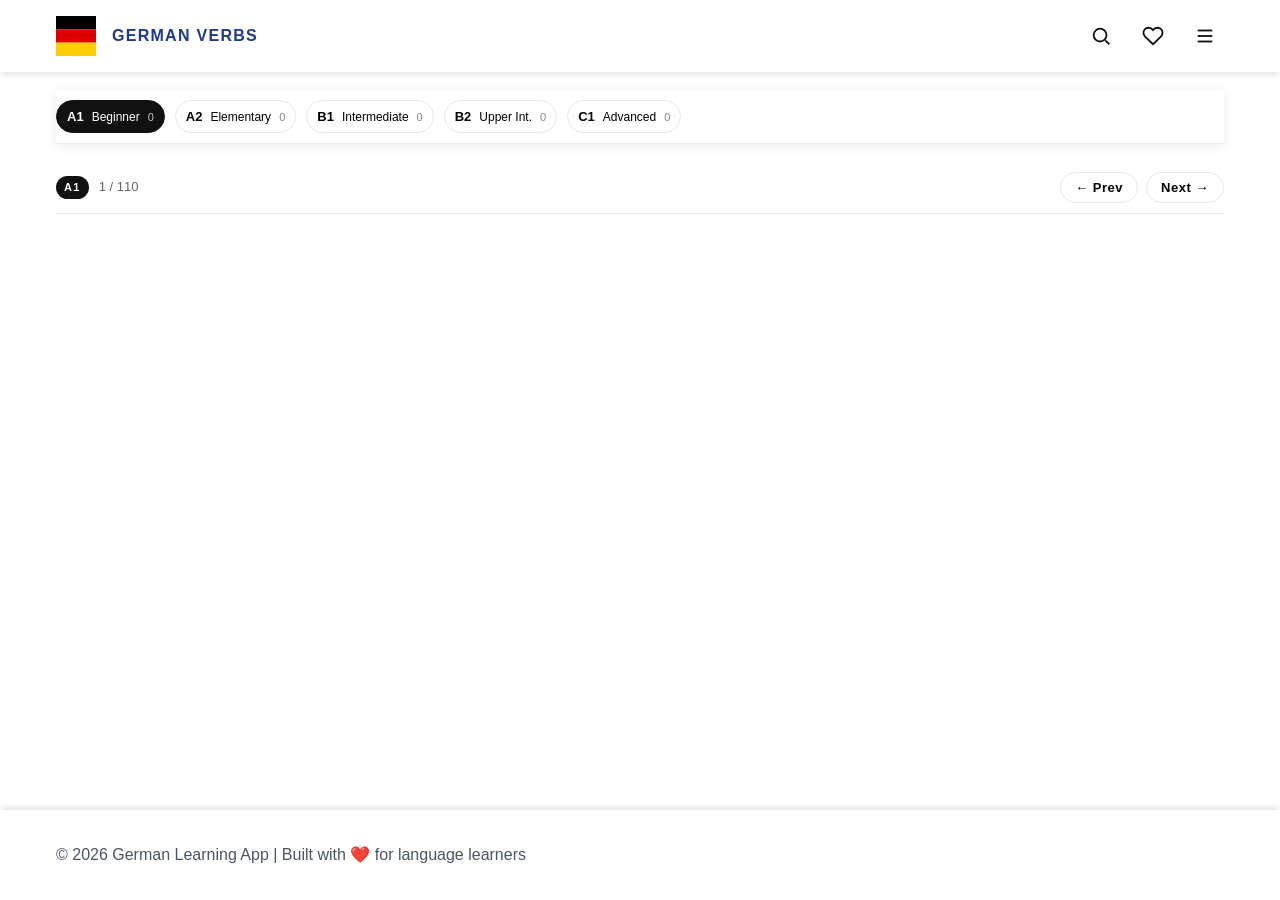
==== index.html @ f9eee576 "Add files via upload" ====
<!DOCTYPE html>
<html lang="en">
<head>
  <meta charset="UTF-8">
  <meta name="viewport" content="width=device-width, initial-scale=1.0">
  <title>German Verbs Learning App</title>
  <link rel="stylesheet" href="style.css">
  <link rel="icon" href="data:image/svg+xml,<svg xmlns=%22http://www.w3.org/2000/svg%22 viewBox=%220 0 100 100%22><text y=%22.9em%22 font-size=%2290%22>🇩🇪</text></svg>">
</head>
<body>
  <header class="main-header">
    <div class="container">
      <div class="header-content">
        <div class="logo">
          <svg width="40" height="40" viewBox="0 0 40 40" fill="none" xmlns="http://www.w3.org/2000/svg">
            <rect width="40" height="13.33" fill="#000"/>
            <rect y="13.33" width="40" height="13.33" fill="#DD0000"/>
            <rect y="26.67" width="40" height="13.33" fill="#FFCE00"/>
          </svg>
          <h1>German Verbs</h1>
        </div>
        <div class="header-actions">
          <button class="icon-btn" id="btnGlobalSearch" type="button" aria-label="Search"><svg viewBox="0 0 24 24" width="22" height="22" fill="none" stroke="currentColor" stroke-width="2"><circle cx="11" cy="11" r="7"></circle><path d="M21 21l-4.3-4.3"></path></svg></button>
          <button class="icon-btn" id="btnSaved" type="button" aria-label="Saved words"><svg viewBox="0 0 24 24" width="22" height="22" fill="none" stroke="currentColor" stroke-width="2"><path d="M20.8 4.6a5.5 5.5 0 0 0-7.8 0L12 5.6l-1-1a5.5 5.5 0 0 0-7.8 7.8l1 1L12 21l7.8-7.6 1-1a5.5 5.5 0 0 0 0-7.8z"></path></svg></button>
          <button class="icon-btn menu-btn" type="button" aria-label="Menu" aria-expanded="false"><svg viewBox="0 0 24 24" width="22" height="22" fill="none" stroke="currentColor" stroke-width="2"><path d="M4 6h16"></path><path d="M4 12h16"></path><path d="M4 18h16"></path></svg></button>
        </div>
      </div>
    </div>
  </header>

  <div class="drawer-backdrop" hidden></div>
  <aside class="drawer" hidden>
    <div class="drawer-top">
      <div class="drawer-title">Menu</div>
      <button class="icon-btn drawer-close" type="button" aria-label="Close"><svg viewBox="0 0 24 24" width="22" height="22" fill="none" stroke="currentColor" stroke-width="2"><path d="M18 6L6 18"></path><path d="M6 6l12 12"></path></svg></button>
    </div>
    <nav class="drawer-nav">
      <a href="index.html" class="drawer-link drawer-link--active">🔤 Verbs</a>
      <a href="nouns.html" class="drawer-link">📦 Nouns</a>
      <a href="adjectives.html" class="drawer-link">🎨 Adjectives</a>
      <a href="adverbs.html" class="drawer-link">💨 Adverbs</a>
      <a href="practice.html" class="drawer-link">✅ Practice</a>
      <a href="grammar.html" class="drawer-link">📖 Grammar</a>
    </nav>
    <div class="drawer-section">
      <div class="drawer-section-title">Review Progress</div>
      <details class="drawer-acc">
        <summary>✅ Learned</summary>
        <div id="drawerLearnedList" class="drawer-list"></div>
      </details>
      <details class="drawer-acc">
        <summary>📖 Not yet learned</summary>
        <div id="drawerUnlearnedList" class="drawer-list"></div>
      </details>
    </div>
  </aside>

  <div class="modal" id="globalSearchModal" hidden>
    <div class="modal__backdrop" data-close="globalSearchModal"></div>
    <div class="modal__panel">
      <div class="modal__top"><div class="modal__title">Search Words</div><button class="icon-btn" data-close="globalSearchModal" aria-label="Close">✕</button></div>
      <input id="globalSearchInput" class="modal__input" placeholder="Search all verbs, nouns, adjectives, adverbs…" />
      <div id="globalSearchResults" class="modal__results"></div>
    </div>
  </div>

  <div class="modal" id="savedModal" hidden>
    <div class="modal__backdrop" data-close="savedModal"></div>
    <div class="modal__panel">
      <div class="modal__top"><div class="modal__title">Saved Words</div><button class="icon-btn" data-close="savedModal" aria-label="Close">✕</button></div>
      <div id="savedResults" class="modal__results"></div>
    </div>
  </div>

  <main class="main-content">
    <div class="container">
      <section class="level-section level-section--sticky">
        <div class="level-buttons">
          <button class="level-btn active" data-level="a1"><span class="level-badge">A1</span><span class="level-name">Beginner</span><span class="level-count" id="count-a1">0</span><div class="level-dropdown" id="dropdown-a1"></div></button>
          <button class="level-btn" data-level="a2"><span class="level-badge">A2</span><span class="level-name">Elementary</span><span class="level-count" id="count-a2">0</span><div class="level-dropdown" id="dropdown-a2"></div></button>
          <button class="level-btn" data-level="b1"><span class="level-badge">B1</span><span class="level-name">Intermediate</span><span class="level-count" id="count-b1">0</span><div class="level-dropdown" id="dropdown-b1"></div></button>
          <button class="level-btn" data-level="b2"><span class="level-badge">B2</span><span class="level-name">Upper Int.</span><span class="level-count" id="count-b2">0</span><div class="level-dropdown" id="dropdown-b2"></div></button>
          <button class="level-btn" data-level="c1"><span class="level-badge">C1</span><span class="level-name">Advanced</span><span class="level-count" id="count-c1">0</span><div class="level-dropdown" id="dropdown-c1"></div></button>
        </div>
      </section>
      <section class="verbs-section">
        <div id="verbs-list" class="verbs-list"></div>
      </section>
    </div>
  </main>

  <footer class="main-footer"><div class="container"><p>&copy; 2026 German Learning App | Built with ❤️ for language learners</p></div></footer>

  <script src="shared.js"></script>
  <script>
    const menuBtn=document.querySelector(".menu-btn"),drawer=document.querySelector(".drawer"),backdrop=document.querySelector(".drawer-backdrop"),closeBtn=document.querySelector(".drawer-close");
    function openMenu(){drawer.hidden=false;backdrop.hidden=false;menuBtn?.setAttribute("aria-expanded","true");}
    function closeMenu(){drawer.hidden=true;backdrop.hidden=true;menuBtn?.setAttribute("aria-expanded","false");}
    menuBtn?.addEventListener("click",openMenu);closeBtn?.addEventListener("click",closeMenu);backdrop?.addEventListener("click",closeMenu);
    SharedApp.initSavedModal();
  </script>
  <script type="module" src="app.js"></script>
</body>
</html>
---- style.css ----
/* ===================================
   German Verbs Learning App - Styles
   =================================== */

/* === CSS Reset & Variables === */
:root {
  /* Colors */
  --primary-color: #1e3a8a;
  --primary-dark: #1e40af;
  --primary-light: #3b82f6;
  --accent-color: #f59e0b;
  --accent-dark: #d97706;
  --success-color: #10b981;
  --error-color: #ef4444;
  --warning-color: #f59e0b;
  --info-color: #3b82f6;
  
  /* German flag colors */
  --german-black: #000000;
  --german-red: #DD0000;
  --german-gold: #FFCE00;
  
  /* Grays */
  --gray-50: #f9fafb;
  --gray-100: #f3f4f6;
  --gray-200: #e5e7eb;
  --gray-300: #d1d5db;
  --gray-400: #9ca3af;
  --gray-500: #6b7280;
  --gray-600: #4b5563;
  --gray-700: #374151;
  --gray-800: #1f2937;
  --gray-900: #111827;
  
  /* Spacing */
  --spacing-xs: 0.25rem;
  --spacing-sm: 0.5rem;
  --spacing-md: 1rem;
  --spacing-lg: 1.5rem;
  --spacing-xl: 2rem;
  --spacing-2xl: 3rem;
  
  /* Border Radius */
  --radius-sm: 0.375rem;
  --radius-md: 0.5rem;
  --radius-lg: 0.75rem;
  --radius-xl: 1rem;
  
  /* Shadows */
  --shadow-sm: 0 1px 2px 0 rgb(0 0 0 / 0.05);
  --shadow-md: 0 4px 6px -1px rgb(0 0 0 / 0.1);
  --shadow-lg: 0 10px 15px -3px rgb(0 0 0 / 0.1);
  --shadow-xl: 0 20px 25px -5px rgb(0 0 0 / 0.1);
  
  /* Transitions */
  --transition-fast: 150ms ease;
  --transition-base: 250ms ease;
  --transition-slow: 350ms ease;
}

* {
  margin: 0;
  padding: 0;
  box-sizing: border-box;
}

/* === Base Styles === */
body {
  font-family: -apple-system, BlinkMacSystemFont, 'Segoe UI', 'Roboto', 'Oxygen',
    'Ubuntu', 'Cantarell', 'Fira Sans', 'Droid Sans', 'Helvetica Neue', sans-serif;
  line-height: 1.6;
  color: var(--gray-900);
  background: linear-gradient(135deg, #667eea 0%, #764ba2 100%);
  min-height: 100vh;
  display: flex;
  flex-direction: column;
}

/* === Header === */
.main-header {
  background: white;
  box-shadow: var(--shadow-md);
  position: sticky;
  top: 0;
  z-index: 100;
}

.header-content {
  display: flex;
  justify-content: space-between;
  align-items: center;
  padding: var(--spacing-md) 0;
  gap: var(--spacing-md);
}

/* Mobile nav toggle (hamburger) */
.nav-toggle {
  display: none;
  align-items: center;
  justify-content: center;
  width: 44px;
  height: 44px;
  border-radius: var(--radius-lg);
  border: 2px solid var(--gray-200);
  background: white;
  cursor: pointer;
  transition: all var(--transition-base);
}

.nav-toggle:hover {
  border-color: var(--primary-color);
  box-shadow: var(--shadow-sm);
}

/* Collapsible sections (Level / Vocabulary) */
.collapsible {
  background: transparent;
  border: 0;
  margin-bottom: var(--spacing-xl);
}

.collapsible-summary {
  list-style: none;
  cursor: pointer;
  display: flex;
  align-items: center;
  justify-content: space-between;
  gap: var(--spacing-md);
  padding: var(--spacing-md) var(--spacing-lg);
  border-radius: var(--radius-xl);
  background: rgba(255, 255, 255, 0.15);
  color: white;
  font-weight: 800;
  box-shadow: var(--shadow-md);
}

.collapsible-summary::-webkit-details-marker { display: none; }

.collapsible-hint {
  font-size: 0.875rem;
  font-weight: 600;
  opacity: 0.85;
}

.collapsible[open] .collapsible-summary {
  background: rgba(255, 255, 255, 0.2);
}

.collapsible > section {
  margin-top: var(--spacing-md);
}

.collapsible .level-section,
.collapsible .search-section {
  margin-bottom: 0;
}

.logo {
  display: flex;
  align-items: center;
  gap: var(--spacing-md);
}

.logo h1 {
  font-size: 1.5rem;
  font-weight: 700;
  color: var(--primary-color);
}

.main-nav {
  display: flex;
  gap: var(--spacing-sm);
}

.nav-link {
  display: flex;
  align-items: center;
  gap: var(--spacing-sm);
  padding: var(--spacing-sm) var(--spacing-md);
  border-radius: var(--radius-md);
  text-decoration: none;
  color: var(--gray-700);
  font-weight: 500;
  transition: all var(--transition-base);
}

.nav-link:hover {
  background: var(--gray-100);
  color: var(--primary-color);
}

.nav-link.active {
  background: var(--primary-color);
  color: white;
}

.nav-link svg {
  width: 20px;
  height: 20px;
}

/* === Container === */
.container {
  width: 100%;
  max-width: 1200px;
  margin: 0 auto;
  padding: 0 var(--spacing-md);
}

/* === Main Content === */
.main-content {
  flex: 1;
  padding: var(--spacing-2xl) 0;
}

/* === Hero Section === */
.hero {
  text-align: center;
  margin-bottom: var(--spacing-2xl);
  color: white;
}

.hero h2 {
  font-size: 2.5rem;
  margin-bottom: var(--spacing-md);
  font-weight: 800;
}

.hero p {
  font-size: 1.25rem;
  opacity: 0.9;
}

/* === Level Section === */
.level-section {
  background: white;
  border-radius: var(--radius-xl);
  padding: var(--spacing-xl);
  margin-bottom: var(--spacing-xl);
  box-shadow: var(--shadow-lg);
}

.level-section h3 {
  font-size: 1.5rem;
  margin-bottom: var(--spacing-lg);
  color: var(--gray-800);
}

.level-buttons {
  display: grid;
  grid-template-columns: repeat(auto-fit, minmax(140px, 1fr));
  gap: var(--spacing-md);
}

.level-btn {
  display: flex;
  flex-direction: column;
  align-items: center;
  gap: var(--spacing-sm);
  padding: var(--spacing-lg);
  border: 2px solid var(--gray-200);
  border-radius: var(--radius-lg);
  background: white;
  cursor: pointer;
  transition: all var(--transition-base);
  font-family: inherit;
}

.level-btn:hover {
  border-color: var(--primary-color);
  transform: translateY(-2px);
  box-shadow: var(--shadow-md);
}

.level-btn.active {
  border-color: var(--primary-color);
  background: var(--primary-color);
  color: white;
}

.level-badge {
  font-size: 1.5rem;
  font-weight: 800;
}

.level-name {
  font-size: 0.875rem;
  font-weight: 500;
}

/* === Search Section === */
.search-section {
  background: white;
  border-radius: var(--radius-xl);
  padding: var(--spacing-xl);
  margin-bottom: var(--spacing-xl);
  box-shadow: var(--shadow-lg);
}

.search-container {
  position: relative;
  margin-bottom: var(--spacing-md);
}

.search-icon {
  position: absolute;
  left: var(--spacing-md);
  top: 50%;
  transform: translateY(-50%);
  color: var(--gray-400);
  pointer-events: none;
}

.search-input {
  width: 100%;
  padding: var(--spacing-md) var(--spacing-xl) var(--spacing-md) 3rem;
  border: 2px solid var(--gray-200);
  border-radius: var(--radius-lg);
  font-size: 1rem;
  transition: all var(--transition-base);
  font-family: inherit;
}

.search-input:focus {
  outline: none;
  border-color: var(--primary-color);
  box-shadow: 0 0 0 3px rgba(30, 58, 138, 0.1);
}

.clear-search {
  position: absolute;
  right: var(--spacing-md);
  top: 50%;
  transform: translateY(-50%);
  background: none;
  border: none;
  cursor: pointer;
  padding: var(--spacing-sm);
  border-radius: var(--radius-md);
  color: var(--gray-400);
  transition: all var(--transition-fast);
}

.clear-search:hover {
  background: var(--gray-100);
  color: var(--gray-700);
}

.verb-count-container {
  text-align: right;
}

.verb-count {
  font-size: 0.875rem;
  color: var(--gray-600);
  font-weight: 500;
}

/* === Verbs Section === */
.verbs-section {
  background: white;
  border-radius: var(--radius-xl);
  padding: var(--spacing-xl);
  box-shadow: var(--shadow-lg);
}

.verbs-list {
  display: grid;
  grid-template-columns: repeat(auto-fill, minmax(350px, 1fr));
  gap: var(--spacing-lg);
}

/* === Verb Card === */
.verb-card {
  background: var(--gray-50);
  border: 1px solid var(--gray-200);
  border-radius: var(--radius-lg);
  padding: var(--spacing-lg);
  transition: all var(--transition-base);
}

.verb-card:hover {
  box-shadow: var(--shadow-md);
  transform: translateY(-2px);
  border-color: var(--primary-light);
}

.verb-header {
  display: flex;
  justify-content: space-between;
  align-items: flex-start;
  margin-bottom: var(--spacing-md);
}

.verb-base {
  font-size: 1.5rem;
  color: var(--primary-color);
  font-weight: 700;
}

.reflexive-marker {
  font-size: 0.75rem;
  color: var(--accent-color);
  font-weight: 500;
}

.bookmark-btn {
  background: none;
  border: none;
  cursor: pointer;
  padding: var(--spacing-sm);
  border-radius: var(--radius-md);
  color: var(--gray-400);
  transition: all var(--transition-fast);
}

.bookmark-btn:hover {
  background: var(--gray-200);
  color: var(--accent-color);
}

.bookmark-btn.bookmarked {
  color: var(--accent-color);
}

.bookmark-btn.bookmarked svg {
  fill: var(--accent-color);
}

.verb-forms {
  display: grid;
  grid-template-columns: repeat(2, 1fr);
  gap: var(--spacing-md);
  margin-bottom: var(--spacing-md);
  padding: var(--spacing-md);
  background: white;
  border-radius: var(--radius-md);
}

.form-item {
  display: flex;
  flex-direction: column;
  gap: var(--spacing-xs);
}

.form-label {
  font-size: 0.75rem;
  text-transform: uppercase;
  letter-spacing: 0.05em;
  color: var(--gray-500);
  font-weight: 600;
}

.form-value {
  font-size: 1.125rem;
  font-weight: 600;
  color: var(--gray-800);
}

.verb-info {
  display: flex;
  gap: var(--spacing-sm);
  margin-bottom: var(--spacing-sm);
  font-size: 0.9375rem;
}

.label {
  font-weight: 600;
  color: var(--gray-700);
  min-width: 100px;
}

.value {
  color: var(--gray-600);
}

.conjugation {
  font-size: 0.875rem;
  font-style: italic;
}

.prep-badge {
  display: inline-block;
  padding: 0.125rem var(--spacing-sm);
  background: var(--primary-light);
  color: white;
  border-radius: var(--radius-sm);
  font-size: 0.875rem;
  font-weight: 500;
  margin-right: var(--spacing-xs);
}

.variants-section {
  margin-top: var(--spacing-md);
  padding-top: var(--spacing-md);
  border-top: 1px solid var(--gray-200);
}

.variants-section h4 {
  font-size: 1rem;
  margin-bottom: var(--spacing-sm);
  color: var(--gray-800);
}

.variants-list {
  list-style: none;
}

.variants-list li {
  padding: var(--spacing-sm) 0;
  color: var(--gray-700);
}

.variant-preps {
  color: var(--primary-color);
  font-size: 0.875rem;
}

.variant-example {
  margin-top: var(--spacing-xs);
  padding-left: var(--spacing-lg);
  font-size: 0.875rem;
  color: var(--gray-600);
  font-style: italic;
}

.examples-section {
  margin-top: var(--spacing-md);
  padding-top: var(--spacing-md);
  border-top: 1px solid var(--gray-200);
}

.examples-section h4 {
  font-size: 1rem;
  margin-bottom: var(--spacing-sm);
  color: var(--gray-800);
}

.examples-list {
  list-style: none;
}

.examples-list li {
  padding: var(--spacing-sm) 0;
  padding-left: var(--spacing-md);
  border-left: 3px solid var(--primary-light);
  margin-bottom: var(--spacing-sm);
  color: var(--gray-700);
  line-height: 1.6;
}
/* Make examples inside varieties less “heavy” than the main examples section */
.variants-list .examples-list li {
  margin-bottom: var(--spacing-xs);
  border-left-color: var(--gray-200);
}

/* === No Results === */
.no-results {
  text-align: center;
  padding: var(--spacing-2xl);
  color: var(--gray-600);
}

.no-results p:first-child {
  font-size: 1.25rem;
  font-weight: 600;
  margin-bottom: var(--spacing-sm);
}

/* === Practice Page === */
.practice-header {
  text-align: center;
  margin-bottom: var(--spacing-xl);
  color: white;
}

.practice-header h2 {
  font-size: 2.5rem;
  margin-bottom: var(--spacing-sm);
  font-weight: 800;
}

.practice-header p {
  font-size: 1.125rem;
  opacity: 0.9;
}

.practice-settings {
  background: white;
  border-radius: var(--radius-xl);
  padding: var(--spacing-xl);
  margin-bottom: var(--spacing-xl);
  box-shadow: var(--shadow-lg);
}

.settings-row {
  display: grid;
  grid-template-columns: repeat(auto-fit, minmax(250px, 1fr));
  gap: var(--spacing-lg);
  margin-bottom: var(--spacing-lg);
}

.setting-group {
  display: flex;
  flex-direction: column;
  gap: var(--spacing-sm);
}

.setting-group label {
  font-weight: 600;
  color: var(--gray-700);
  font-size: 0.9375rem;
}

.select-input {
  padding: var(--spacing-md);
  border: 2px solid var(--gray-200);
  border-radius: var(--radius-md);
  font-size: 1rem;
  font-family: inherit;
  background: white;
  cursor: pointer;
  transition: all var(--transition-base);
}

.select-input:focus {
  outline: none;
  border-color: var(--primary-color);
  box-shadow: 0 0 0 3px rgba(30, 58, 138, 0.1);
}

.score-container {
  display: flex;
  gap: var(--spacing-xl);
  justify-content: center;
  padding: var(--spacing-md);
  background: var(--gray-50);
  border-radius: var(--radius-lg);
}

.score-item {
  display: flex;
  align-items: center;
  gap: var(--spacing-sm);
}

.score-label {
  font-weight: 600;
  color: var(--gray-700);
}

.score-value {
  font-size: 1.25rem;
  font-weight: 700;
  color: var(--primary-color);
}

.streak-item {
  position: relative;
}

.streak-icon {
  font-size: 1.5rem;
  opacity: 0.3;
  transition: opacity var(--transition-base);
}

.streak-item:has(.score-value.fire) .streak-icon {
  opacity: 1;
  animation: fire-pulse 1s ease-in-out infinite;
}

@keyframes fire-pulse {
  0%, 100% { transform: scale(1); }
  50% { transform: scale(1.2); }
}

/* === Exercise Section === */
.exercise-section {
  display: grid;
  grid-template-columns: 2fr 1fr;
  gap: var(--spacing-xl);
}

.exercise-card {
  background: white;
  border-radius: var(--radius-xl);
  padding: var(--spacing-2xl);
  box-shadow: var(--shadow-lg);
}

.exercise-content {
  margin-bottom: var(--spacing-xl);
  min-height: 150px;
}

.question {
  font-size: 1.125rem;
  color: var(--gray-700);
  margin-bottom: var(--spacing-md);
}

.verb-prompt {
  font-size: 2rem;
  font-weight: 700;
  color: var(--primary-color);
  text-align: center;
  padding: var(--spacing-xl);
  background: var(--gray-50);
  border-radius: var(--radius-lg);
}

.sentence-blank {
  font-size: 1.25rem;
  line-height: 1.8;
  color: var(--gray-800);
  padding: var(--spacing-lg);
  background: var(--gray-50);
  border-radius: var(--radius-lg);
}

.hint {
  font-size: 0.875rem;
  color: var(--gray-500);
  font-style: italic;
  margin-top: var(--spacing-sm);
}

.answer-container {
  margin-bottom: var(--spacing-lg);
}

.answer-input {
  width: 100%;
  padding: var(--spacing-lg);
  border: 2px solid var(--gray-200);
  border-radius: var(--radius-lg);
  font-size: 1.125rem;
  font-family: inherit;
  transition: all var(--transition-base);
}

.answer-input:focus {
  outline: none;
  border-color: var(--primary-color);
  box-shadow: 0 0 0 3px rgba(30, 58, 138, 0.1);
}

.options-container {
  display: grid;
  grid-template-columns: repeat(2, 1fr);
  gap: var(--spacing-md);
}

.option-btn {
  padding: var(--spacing-lg);
  border: 2px solid var(--gray-200);
  border-radius: var(--radius-lg);
  background: white;
  cursor: pointer;
  font-size: 1rem;
  font-family: inherit;
  transition: all var(--transition-base);
}

.option-btn:hover {
  border-color: var(--primary-color);
  background: var(--gray-50);
}

.option-btn.selected {
  border-color: var(--primary-color);
  background: var(--primary-color);
  color: white;
}

.feedback {
  padding: var(--spacing-lg);
  border-radius: var(--radius-lg);
  margin-bottom: var(--spacing-lg);
  font-size: 1rem;
  line-height: 1.6;
}

.feedback.correct {
  background: #d1fae5;
  color: #065f46;
  border: 1px solid var(--success-color);
}

.feedback.incorrect {
  background: #fee2e2;
  color: #991b1b;
  border: 1px solid var(--error-color);
}

.feedback.warning {
  background: #fef3c7;
  color: #92400e;
  border: 1px solid var(--warning-color);
}

.feedback.info {
  background: #dbeafe;
  color: #1e40af;
  border: 1px solid var(--info-color);
}

.action-buttons {
  display: flex;
  gap: var(--spacing-md);
  flex-wrap: wrap;
}

.btn {
  display: flex;
  align-items: center;
  gap: var(--spacing-sm);
  padding: var(--spacing-md) var(--spacing-lg);
  border: none;
  border-radius: var(--radius-lg);
  font-size: 1rem;
  font-weight: 600;
  font-family: inherit;
  cursor: pointer;
  transition: all var(--transition-base);
}

.btn-primary {
  background: var(--primary-color);
  color: white;
}

.btn-primary:hover:not(:disabled) {
  background: var(--primary-dark);
  transform: translateY(-1px);
  box-shadow: var(--shadow-md);
}

.btn-secondary {
  background: var(--gray-200);
  color: var(--gray-700);
}

.btn-secondary:hover {
  background: var(--gray-300);
}

.btn-accent {
  background: var(--accent-color);
  color: white;
}

.btn-accent:hover {
  background: var(--accent-dark);
  transform: translateY(-1px);
  box-shadow: var(--shadow-md);
}

.btn:disabled {
  opacity: 0.5;
  cursor: not-allowed;
}

/* === Tips Section === */
.tips-section {
  background: white;
  border-radius: var(--radius-xl);
  padding: var(--spacing-xl);
  box-shadow: var(--shadow-lg);
}

.tips-section h3 {
  font-size: 1.25rem;
  margin-bottom: var(--spacing-md);
  color: var(--gray-800);
}

.tips-section ul {
  list-style: none;
}

.tips-section li {
  padding: var(--spacing-sm) 0;
  padding-left: var(--spacing-lg);
  position: relative;
  color: var(--gray-700);
  line-height: 1.6;
}

.tips-section li::before {
  content: "→";
  position: absolute;
  left: 0;
  color: var(--accent-color);
  font-weight: bold;
}

/* === Grammar Page === */
.grammar-header {
  text-align: center;
  margin-bottom: var(--spacing-xl);
  color: white;
}

.grammar-header h2 {
  font-size: 2.5rem;
  margin-bottom: var(--spacing-sm);
  font-weight: 800;
}

.grammar-header p {
  font-size: 1.125rem;
  opacity: 0.9;
}

.toc-section {
  background: white;
  border-radius: var(--radius-xl);
  padding: var(--spacing-xl);
  margin-bottom: var(--spacing-xl);
  box-shadow: var(--shadow-lg);
}

.toc-section h3 {
  font-size: 1.25rem;
  margin-bottom: var(--spacing-md);
  color: var(--gray-800);
}

.toc {
  display: grid;
  grid-template-columns: repeat(auto-fit, minmax(200px, 1fr));
  gap: var(--spacing-sm);
}

.toc a {
  padding: var(--spacing-md);
  background: var(--gray-50);
  border: 1px solid var(--gray-200);
  border-radius: var(--radius-md);
  text-decoration: none;
  color: var(--primary-color);
  font-weight: 500;
  transition: all var(--transition-base);
  text-align: center;
}

.toc a:hover {
  background: var(--primary-color);
  color: white;
  transform: translateY(-2px);
  box-shadow: var(--shadow-sm);
}

.grammar-content {
  background: white;
  border-radius: var(--radius-xl);
  padding: var(--spacing-2xl);
  box-shadow: var(--shadow-lg);
}

.grammar-section {
  margin-bottom: var(--spacing-2xl);
  padding-bottom: var(--spacing-2xl);
  border-bottom: 2px solid var(--gray-200);
}

.grammar-section:last-child {
  border-bottom: none;
}

.grammar-section h3 {
  font-size: 1.875rem;
  margin-bottom: var(--spacing-lg);
  color: var(--primary-color);
}

.subsection {
  margin-bottom: var(--spacing-xl);
}

.subsection h4 {
  font-size: 1.25rem;
  margin-bottom: var(--spacing-md);
  color: var(--gray-800);
}

.subsection p {
  color: var(--gray-700);
  line-height: 1.8;
  margin-bottom: var(--spacing-md);
}

.example-box {
  background: var(--gray-50);
  border-left: 4px solid var(--primary-color);
  padding: var(--spacing-lg);
  margin-bottom: var(--spacing-md);
  border-radius: var(--radius-md);
}

.example-box p {
  margin-bottom: var(--spacing-sm);
}

.example-box ul {
  list-style: none;
  padding-left: var(--spacing-lg);
}

.example-box li {
  padding: var(--spacing-xs) 0;
  color: var(--gray-700);
}

.tip-box {
  background: #fef3c7;
  border-left: 4px solid var(--accent-color);
  padding: var(--spacing-lg);
  margin: var(--spacing-lg) 0;
  border-radius: var(--radius-md);
}

.tip-box strong {
  color: var(--accent-dark);
}

.grammar-table {
  width: 100%;
  border-collapse: collapse;
  margin: var(--spacing-lg) 0;
}

.grammar-table th,
.grammar-table td {
  padding: var(--spacing-md);
  text-align: left;
  border: 1px solid var(--gray-200);
}

.grammar-table th {
  background: var(--primary-color);
  color: white;
  font-weight: 600;
}

.grammar-table tr:nth-child(even) {
  background: var(--gray-50);
}

.prefix-grid {
  display: grid;
  grid-template-columns: repeat(auto-fill, minmax(150px, 1fr));
  gap: var(--spacing-sm);
  margin: var(--spacing-lg) 0;
}

.prefix-item {
  padding: var(--spacing-md);
  background: var(--gray-50);
  border: 1px solid var(--gray-200);
  border-radius: var(--radius-md);
  text-align: center;
}

.prep-grid {
  display: grid;
  grid-template-columns: repeat(auto-fit, minmax(250px, 1fr));
  gap: var(--spacing-lg);
  margin: var(--spacing-lg) 0;
}

.prep-card {
  padding: var(--spacing-lg);
  background: var(--gray-50);
  border: 1px solid var(--gray-200);
  border-radius: var(--radius-lg);
}

.prep-card h5 {
  font-size: 1.125rem;
  margin-bottom: var(--spacing-md);
  color: var(--primary-color);
}

.prep-card ul {
  list-style: none;
}

.prep-card li {
  padding: var(--spacing-xs) 0;
  color: var(--gray-700);
  font-size: 0.9375rem;
}

.quick-reference {
  background: linear-gradient(135deg, #667eea 0%, #764ba2 100%);
  color: white;
  padding: var(--spacing-2xl);
  border-radius: var(--radius-xl);
}

.quick-reference h3 {
  color: white;
  text-align: center;
  margin-bottom: var(--spacing-xl);
}

.reference-grid {
  display: grid;
  grid-template-columns: repeat(auto-fit, minmax(300px, 1fr));
  gap: var(--spacing-lg);
}

.reference-card {
  background: rgba(255, 255, 255, 0.1);
  backdrop-filter: blur(10px);
  padding: var(--spacing-xl);
  border-radius: var(--radius-lg);
  border: 1px solid rgba(255, 255, 255, 0.2);
}

.reference-card h4 {
  margin-bottom: var(--spacing-md);
  font-size: 1.25rem;
}

.reference-card ul {
  list-style: none;
}

.reference-card li {
  padding: var(--spacing-sm) 0;
  padding-left: var(--spacing-lg);
  position: relative;
  line-height: 1.6;
}

.reference-card li::before {
  content: "✓";
  position: absolute;
  left: 0;
  font-weight: bold;
}

/* === Footer === */
.main-footer {
  background: white;
  padding: var(--spacing-xl) 0;
  margin-top: var(--spacing-2xl);
  box-shadow: 0 -4px 6px -1px rgb(0 0 0 / 0.1);
}

.main-footer .container {
  display: flex;
  justify-content: space-between;
  align-items: center;
  flex-wrap: wrap;
  gap: var(--spacing-md);
}

.main-footer p {
  color: var(--gray-600);
  margin: 0;
}

.footer-links {
  display: flex;
  gap: var(--spacing-lg);
}

.footer-links a {
  color: var(--gray-600);
  text-decoration: none;
  font-weight: 500;
  transition: color var(--transition-base);
}

.footer-links a:hover {
  color: var(--primary-color);
}

/* === Responsive Design === */
@media (max-width: 768px) {
  .hero h2,
  .practice-header h2,
  .grammar-header h2 {
    font-size: 2rem;
  }
  
  .nav-toggle { display: inline-flex; }

  .header-content {
    flex-wrap: wrap;
    align-items: center;
  }

  /* Hide tabs by default on mobile */
  .main-nav {
    display: none;
    flex-direction: column;
    width: 100%;
    gap: var(--spacing-sm);
    padding-top: var(--spacing-sm);
  }

  body.nav-open .main-nav {
    display: flex;
  }
  
  .verbs-list {
    grid-template-columns: 1fr;
  }
  
  .verb-forms {
    grid-template-columns: 1fr;
  }
  
  .exercise-section {
    grid-template-columns: 1fr;
  }
  
  .options-container {
    grid-template-columns: 1fr;
  }
  
  .action-buttons {
    flex-direction: column;
  }
  
  .btn {
    width: 100%;
    justify-content: center;
  }
  
  .settings-row {
    grid-template-columns: 1fr;
  }
  
  .score-container {
    flex-direction: column;
    align-items: flex-start;
  }
}

@media (max-width: 480px) {
  .level-buttons {
    grid-template-columns: 1fr;
  }
  
  .main-content {
    padding: var(--spacing-lg) 0;
  }
  
  .level-section,
  .search-section,
  .verbs-section,
  .practice-settings,
  .exercise-card,
  .tips-section {
    padding: var(--spacing-md);
  }
}

/* === Utility Classes === */
.text-center {
  text-align: center;
}

.mt-1 { margin-top: var(--spacing-sm); }
.mt-2 { margin-top: var(--spacing-md); }
.mt-3 { margin-top: var(--spacing-lg); }

.mb-1 { margin-bottom: var(--spacing-sm); }
.mb-2 { margin-bottom: var(--spacing-md); }
.mb-3 { margin-bottom: var(--spacing-lg); }

/* =========================
   Focus Mode - Screenshot style
   ========================= */

.study-root {
  display: grid;
  gap: var(--spacing-xl);
}

/* If you render inside #verbs-list (index page), force single-column */
.verbs-list.study-root { grid-template-columns: 1fr !important; }

/* --- Top Vocabulary List panel --- */
.vocab-panel {
  background: white;
  border-radius: var(--radius-xl);
  padding: var(--spacing-xl);
  box-shadow: var(--shadow-lg);
  max-width: 720px;
  margin: 0 auto;
}

.vocab-panel.collapsed {
  padding: var(--spacing-md);
}

.vocab-inner[hidden] {
  display: none;
}

.vocab-row.vocab-top {
  margin-top: 0;
  background: var(--primary-color);
  color: white;
}

.vocab-title {
  color: var(--primary-light);
  font-weight: 800;
  font-size: 1.25rem;
  margin-bottom: var(--spacing-md);
}

/* The three grey collapsible bars */
.vocab-row {
  width: 100%;
  display: flex;
  justify-content: space-between;
  align-items: center;
  background: var(--gray-200);
  border: 0;
  border-radius: var(--radius-md);
  padding: var(--spacing-md) var(--spacing-lg);
  margin-top: var(--spacing-md);
  cursor: pointer;
  font-weight: 700;
  font-family: inherit;
}

.vocab-row:disabled {
  opacity: 0.6;
  cursor: not-allowed;
}

.vocab-row .chev {
  font-size: 1rem;
}

/* Hidden until opened */
.vocab-body {
  display: none;
  padding: var(--spacing-md);
  margin-top: var(--spacing-sm);
  background: var(--gray-100);
  border-radius: var(--radius-md);
  border: 1px solid var(--gray-200);
  max-height: 240px;
  overflow: auto;
  gap: var(--spacing-sm);
}

.vocab-body.open {
  display: flex;
  flex-wrap: wrap;
}

/* Buttons inside the opened list */
.vocab-word {
  border: 1px solid var(--gray-300);
  background: white;
  border-radius: var(--radius-md);
  padding: var(--spacing-sm) var(--spacing-md);
  cursor: pointer;
  font-weight: 600;
  transition: all var(--transition-fast);
}

.vocab-word:hover {
  border-color: var(--primary-color);
  box-shadow: var(--shadow-sm);
}

.vocab-word.active {
  border-color: var(--primary-color);
  background: rgba(30, 58, 138, 0.08);
}

/* Small toolbar above the single word card */
.word-toolbar {
  display: flex;
  align-items: center;
  justify-content: space-between;
  gap: var(--spacing-md);
  flex-wrap: wrap;
}

/* =============================================
   Zen / Focus mode (full-screen word view)
   ============================================= */

/* Hide surrounding UI when focus mode is ON */
body.zen-mode .main-header,
body.zen-mode .main-footer,
body.zen-mode .hero,
body.zen-mode #level-collapsible,
body.zen-mode #search-collapsible {
  display: none !important;
}

/* Remove container constraints so the card can use the full width */
body.zen-mode .main-content,
body.zen-mode .main-content > .container {
  padding: 0 !important;
  margin: 0 !important;
  max-width: none !important;
  width: 100% !important;
}

/* Focus layout: only the card should be prominent */
body.zen-mode .verbs-section {
  margin-top: 0 !important;
}

body.zen-mode .study-root {
  min-height: 100vh;
  display: flex;
  align-items: center;
  justify-content: center;
  padding: 16px;
}

/* Hide in-page panels/toolbars while in zen mode */
body.zen-mode .vocab-panel,
body.zen-mode .word-toolbar {
  display: none !important;
}

/* Keep the card readable on all sizes */
body.zen-mode .word-card-host {
  width: 100%;
  max-width: 900px;
}

/* Floating button to show/hide menus */
.zen-fab {
  position: fixed;
  right: 14px;
  bottom: 14px;
  z-index: 1000;
  width: 52px;
  height: 52px;
  border-radius: 999px;
  border: 0;
  cursor: pointer;
  font-size: 22px;
  font-weight: 900;
  box-shadow: var(--shadow-lg);
  background: rgba(255, 255, 255, 0.92);
  color: var(--gray-900);
  backdrop-filter: blur(10px);
}

.zen-fab:active {
  transform: scale(0.98);
}

/* Give the card a bit more breathing room on very small screens */
@media (max-width: 480px) {
  body.zen-mode .study-root {
    padding: 12px;
  }
}

.word-meta {
  color: white;
  display: flex;
  gap: var(--spacing-md);
  align-items: center;
  flex-wrap: wrap;
  font-weight: 600;
  opacity: 0.95;
}

.word-level {
  background: rgba(255,255,255,0.15);
  padding: 0.25rem 0.5rem;
  border-radius: var(--radius-md);
}

.word-btn {
  border: 2px solid var(--gray-200);
  background: white;
  border-radius: var(--radius-lg);
  padding: var(--spacing-sm) var(--spacing-lg);
  cursor: pointer;
  font-weight: 700;
  transition: all var(--transition-base);
  font-family: inherit;
}

.word-btn.primary {
  background: var(--primary-color);
  border-color: var(--primary-color);
  color: white;
}

.word-btn:hover {
  transform: translateY(-1px);
  box-shadow: var(--shadow-md);
}

.word-actions {
  display: flex;
  gap: var(--spacing-md);
  flex-wrap: wrap;
}

/* ===== Minimal icon header + drawer ===== */

.header-content{
  display:flex;
  align-items:center;
  justify-content:space-between;
  gap:16px;
}

.header-actions{
  display:flex;
  align-items:center;
  gap:14px;
}

.icon-btn{
  appearance:none;
  border:0;
  background:transparent;
  padding:8px;
  border-radius:999px;
  line-height:0;
  color:#111;
}

.icon-btn:active{ transform: scale(0.98); }

.logo h1{
  font-size:16px;
  letter-spacing:.08em;
  text-transform:uppercase;
  margin:0;
}

/* Hide the old text nav completely if it still exists somewhere */
.main-nav{ display:none !important; }

/* Drawer */
.drawer-backdrop{
  position:fixed;
  inset:0;
  background:rgba(0,0,0,.35);
  z-index:100;
}

.drawer{
  position:fixed;
  top:0;
  right:0;
  height:100%;
  width:min(86vw, 360px);
  background:#fff;
  z-index:101;
  border-left:1px solid #e8e8e8;
  padding:18px 16px;
}

.drawer-top{
  display:flex;
  align-items:center;
  justify-content:space-between;
  padding-bottom:12px;
  border-bottom:1px solid #e8e8e8;
}

.drawer-title{
  font-size:14px;
  letter-spacing:.10em;
  text-transform:uppercase;
  font-weight:600;
}

.drawer-nav{
  display:flex;
  flex-direction:column;
  padding-top:14px;
}

.drawer-link{
  padding:14px 0;
  border-bottom:1px solid #f0f0f0;
  text-decoration:none;
  color:#111;
  letter-spacing:.08em;
  text-transform:uppercase;
  font-size:13px;
}

/* ==========================
   SLEEK MINIMAL OVERRIDES
   Paste at the very bottom
   ========================== */

/* Make the whole site retail-clean */
body{
  background: #fff !important;
  color: #111 !important;
}

/* Reduce page vertical padding */
.main-content{
  padding: 18px 0 !important;
}

/* Remove the big hero block entirely (since you want minimal) */
.hero{
  display: none !important;
}

/* Make sections flat + minimal (no big cards) */
.level-section,
.search-section,
.verbs-section{
  background: transparent !important;
  border-radius: 0 !important;
  box-shadow: none !important;
  padding: 0 !important;
  margin-bottom: 16px !important;
}

/* Level buttons: slimmer and more “tab-like” */
.level-buttons{
  display:flex !important;
  flex-wrap: wrap;
  gap: 10px !important;
}

.level-btn{
  flex-direction: row !important;
  gap: 8px !important;
  padding: 8px 10px !important;
  border-radius: 999px !important;
  border: 1px solid #e8e8e8 !important;
  background: #fff !important;
  box-shadow: none !important;
  transform: none !important;
}

.level-btn.active{
  background:#111 !important;
  border-color:#111 !important;
  color:#fff !important;
}

.level-badge{ font-size: 13px !important; }
.level-name{ font-size: 12px !important; }

/* Search: compact inline style */
.search-container{
  margin-bottom: 10px !important;
}

.search-input{
  border: 1px solid #e8e8e8 !important;
  border-radius: 0 !important;
  padding: 10px 12px 10px 40px !important;
  box-shadow: none !important;
}

.search-input:focus{
  border-color:#111 !important;
  box-shadow: none !important;
}

/* Verb list container: minimal */
.verbs-list{
  grid-template-columns: repeat(auto-fill, minmax(320px, 1fr)) !important;
  gap: 14px !important;
}

/* Verb cards: remove “puffy app card” look */
.verb-card{
  background: #fff !important;
  border: 1px solid #e8e8e8 !important;
  border-radius: 0 !important;
  box-shadow: none !important;
  padding: 14px !important;
}

.verb-card:hover{
  transform: none !important;
  border-color: #111 !important;
  box-shadow: none !important;
}

.verb-base{
  color:#111 !important;
}

/* ===== Kill the big centered Vocabulary List panel (your screenshot) ===== */
.vocab-panel{
  max-width: none !important;
  margin: 0 !important;
  padding: 0 !important;
  background: transparent !important;
  box-shadow: none !important;
  border-radius: 0 !important;
}

/* Make those grey rows slim (if still used anywhere) */
.vocab-row{
  background: #fff !important;
  border: 1px solid #e8e8e8 !important;
  border-radius: 0 !important;
  padding: 10px 12px !important;
  margin-top: 10px !important;
  font-weight: 600 !important;
}
.vocab-title{
  color:#111 !important;
  font-size: 14px !important;
  letter-spacing:.10em;
  text-transform: uppercase;
  margin-bottom: 10px !important;
}

/* ===== Modals ===== */
.modal{ position:fixed; inset:0; z-index:200; }
.modal__backdrop{ position:absolute; inset:0; background:rgba(0,0,0,.35); }
.modal__panel{
  position:relative;
  margin: 8vh auto 0;
  width:min(92vw, 720px);
  background:#fff;
  border:1px solid #e8e8e8;
  padding:14px;
}
.modal__top{ display:flex; align-items:center; justify-content:space-between; padding-bottom:10px; border-bottom:1px solid #eee; }
.modal__title{ font-weight:600; letter-spacing:.10em; text-transform:uppercase; font-size:13px; }
.modal__input{
  width:100%;
  margin:12px 0;
  padding:10px 12px;
  border:1px solid #e8e8e8;
  border-radius:0;
}
.modal__results{ display:flex; flex-direction:column; gap:10px; max-height:60vh; overflow:auto; }
.result{
  display:flex; justify-content:space-between; align-items:center;
  border:1px solid #eee; padding:10px 12px;
}
.result a{ text-decoration:none; color:#111; font-weight:600; }
.result small{ color:#6b6b6b; letter-spacing:.08em; text-transform:uppercase; }

/* ===== Save button ===== */
.save-btn{
  border: 1px solid #e8e8e8;
  background:#fff;
  border-radius:999px;
  padding:6px 10px;
  cursor:pointer;
  font-size:14px;
  line-height:1;
}
.save-btn.saved{ border-color:#111; }

/* ===== Focus Mode UI ===== */

.focus-topbar {
  display: flex;
  align-items: center;
  justify-content: space-between;
  padding: 10px 0;
  margin-bottom: 14px;
  border-bottom: 1px solid #e8e8e8;
}

.focus-meta {
  display: flex;
  align-items: center;
  gap: 10px;
}

.focus-level {
  font-size: 11px;
  font-weight: 700;
  letter-spacing: .12em;
  text-transform: uppercase;
  background: #111;
  color: #fff;
  padding: 3px 8px;
  border-radius: 999px;
}

.focus-count {
  font-size: 13px;
  color: #666;
}

.focus-actions {
  display: flex;
  gap: 8px;
}

.word-card-host {
  min-height: 200px;
}

/* ===== Drawer accessory styles ===== */

.drawer-section {
  margin-top: 20px;
  padding-top: 16px;
  border-top: 1px solid #f0f0f0;
}

.drawer-section-title {
  font-size: 11px;
  letter-spacing: .12em;
  text-transform: uppercase;
  color: #888;
  margin-bottom: 10px;
  font-weight: 600;
}

.drawer-chip {
  display: inline-block;
  padding: 6px 12px;
  border: 1px solid #e8e8e8;
  border-radius: 999px;
  background: #fff;
  font-size: 13px;
  cursor: pointer;
  margin: 0 6px 6px 0;
  transition: background 150ms, border-color 150ms;
}

.drawer-chip:hover {
  background: #f5f5f5;
  border-color: #ccc;
}

.drawer-acc {
  margin-top: 12px;
}

.drawer-acc > summary {
  cursor: pointer;
  font-size: 13px;
  letter-spacing: .06em;
  font-weight: 600;
  padding: 6px 0;
  list-style: none;
  user-select: none;
}

.drawer-acc > summary::-webkit-details-marker { display: none; }

.drawer-list {
  display: flex;
  flex-direction: column;
  gap: 4px;
  padding: 8px 0 4px;
  max-height: 240px;
  overflow-y: auto;
}

.drawer-item {
  text-align: left;
  padding: 6px 10px;
  border: 1px solid #e8e8e8;
  border-radius: 6px;
  background: #fff;
  font-size: 13px;
  cursor: pointer;
  color: #111;
}

.drawer-item:hover {
  background: #f5f5f5;
  border-color: #ccc;
}

.drawer-empty {
  font-size: 13px;
  color: #888;
  padding: 4px 0;
  font-style: italic;
}

/* Active drawer link */
.drawer-link--active {
  font-weight: 700;
  border-bottom-color: #111 !important;
}

/* Level count badge in level buttons */
.level-count {
  font-size: 11px;
  color: #888;
  font-weight: 400;
}

.level-btn.active .level-count {
  color: rgba(255,255,255,0.75);
}

/* word-btn already has styles but ensure it exists */
.word-btn {
  padding: 7px 14px;
  border: 1px solid #e8e8e8;
  border-radius: 999px;
  background: #fff;
  font-size: 13px;
  cursor: pointer;
  letter-spacing: .04em;
  transition: background 150ms, border-color 150ms;
}

.word-btn:hover {
  background: #f5f5f5;
  border-color: #ccc;
}

/* level-section h3 */
.level-section h3 {
  font-size: 12px;
  letter-spacing: .10em;
  text-transform: uppercase;
  color: #888;
  margin-bottom: 10px;
  font-weight: 600;
}


/* ===== Level dropdown (hover to see all words) ===== */

.level-btn {
  position: relative !important;
}

.level-dropdown {
  position: absolute;
  top: calc(100% + 6px);
  left: 0;
  z-index: 300;
  background: #fff;
  border: 1px solid #e0e0e0;
  border-radius: 10px;
  min-width: 220px;
  max-height: 320px;
  overflow-y: auto;
  box-shadow: 0 6px 24px rgba(0,0,0,.13);
  display: none;
  padding: 6px 0;
  text-align: left;
}

.level-btn:hover .level-dropdown,
.level-btn:focus-within .level-dropdown {
  display: block;
}

.level-dropdown-item {
  display: block;
  width: 100%;
  padding: 7px 14px;
  border: none;
  background: none;
  font-size: 13px;
  color: #111;
  text-align: left;
  cursor: pointer;
  white-space: nowrap;
  overflow: hidden;
  text-overflow: ellipsis;
  line-height: 1.4;
}

.level-dropdown-item:hover {
  background: #f4f4f4;
}

.level-dropdown-item .ddi-translation {
  color: #888;
  font-size: 11px;
  margin-left: 4px;
}

/* ===== Mobile: level buttons single scrollable row ===== */
@media (max-width: 640px) {
  .level-buttons {
    flex-wrap: nowrap !important;
    overflow-x: auto !important;
    overflow-y: visible !important;
    -webkit-overflow-scrolling: touch;
    scrollbar-width: none;
    padding-bottom: 4px;
    gap: 7px !important;
  }
  .level-buttons::-webkit-scrollbar { display: none; }

  .level-btn {
    flex-shrink: 0 !important;
    white-space: nowrap;
  }

  /* On mobile, dropdown opens below and can scroll without clipping */
  .level-dropdown {
    max-height: 260px;
  }
}

/* ===== Sticky level section ===== */
.level-section--sticky {
  position: sticky;
  top: 0;
  z-index: 200;
  background: #fff;
  border-radius: 0 !important;
  box-shadow: 0 2px 12px rgba(0,0,0,.07) !important;
  padding: 10px 0 !important;
  margin-bottom: 18px !important;
  border-bottom: 1px solid rgba(0,0,0,.07);
}

/* Mobile: level row no-wrap, single scrollable line */
@media (max-width: 640px) {
  .level-buttons {
    flex-wrap: nowrap !important;
    overflow-x: auto !important;
    overflow-y: visible !important;
    -webkit-overflow-scrolling: touch;
    scrollbar-width: none;
    padding-bottom: 4px;
    gap: 7px !important;
    display: flex !important;
  }
  .level-buttons::-webkit-scrollbar { display: none; }
  .level-btn { flex-shrink: 0 !important; white-space: nowrap; }
  .level-dropdown { max-height: 260px; }
}

/* ===== Drawer: clean accordion (no chip buttons) ===== */
.drawer-acc {
  margin-top: 8px;
  border: 1px solid #f0f0f0;
  border-radius: 10px;
  overflow: hidden;
}

.drawer-acc > summary {
  cursor: pointer;
  font-size: 13px;
  font-weight: 700;
  padding: 10px 12px;
  list-style: none;
  user-select: none;
  background: #fafafa;
  display: flex;
  justify-content: space-between;
  align-items: center;
}

.drawer-acc > summary::after {
  content: '▾';
  font-size: 11px;
  opacity: .5;
  transition: transform .2s;
}

.drawer-acc[open] > summary::after {
  transform: rotate(180deg);
}

.drawer-acc > summary::-webkit-details-marker { display: none; }

.drawer-list {
  display: flex;
  flex-direction: column;
  gap: 4px;
  padding: 8px;
  max-height: 220px;
  overflow-y: auto;
  background: #fff;
}

.drawer-item {
  text-align: left;
  padding: 6px 10px;
  border: 1px solid #e8e8e8;
  border-radius: 7px;
  background: #fff;
  font-size: 13px;
  cursor: pointer;
  color: #111;
}

.drawer-item:hover {
  background: #f5f5f5;
  border-color: #ccc;
}

.drawer-empty {
  font-size: 12px;
  color: #aaa;
  padding: 4px 2px;
  font-style: italic;
}

.drawer-section-title {
  font-size: 11px;
  letter-spacing: .12em;
  text-transform: uppercase;
  color: #888;
  margin-bottom: 8px;
  margin-top: 18px;
  padding-top: 16px;
  border-top: 1px solid #f0f0f0;
  font-weight: 700;
}

/* ===== Level dropdown hover list ===== */
.level-btn {
  position: relative !important;
}

.level-dropdown {
  position: absolute;
  top: calc(100% + 6px);
  left: 0;
  z-index: 300;
  background: #fff;
  border: 1px solid #e0e0e0;
  border-radius: 10px;
  min-width: 220px;
  max-height: 320px;
  overflow-y: auto;
  box-shadow: 0 6px 24px rgba(0,0,0,.13);
  display: none;
  padding: 6px 0;
  text-align: left;
}

.level-btn:hover .level-dropdown,
.level-btn:focus-within .level-dropdown {
  display: block;
}

.level-dropdown-item {
  display: block;
  width: 100%;
  padding: 7px 14px;
  border: none;
  background: none;
  font-size: 13px;
  color: #111;
  text-align: left;
  cursor: pointer;
  white-space: nowrap;
  overflow: hidden;
  text-overflow: ellipsis;
  line-height: 1.4;
}

.level-dropdown-item:hover { background: #f4f4f4; }
.level-dropdown-item .ddi-translation { color: #888; font-size: 11px; margin-left: 4px; }

/* ===== Save button: filled state ===== */
.save-btn.saved {
  color: #e53e3e !important;
  border-color: #e53e3e !important;
}
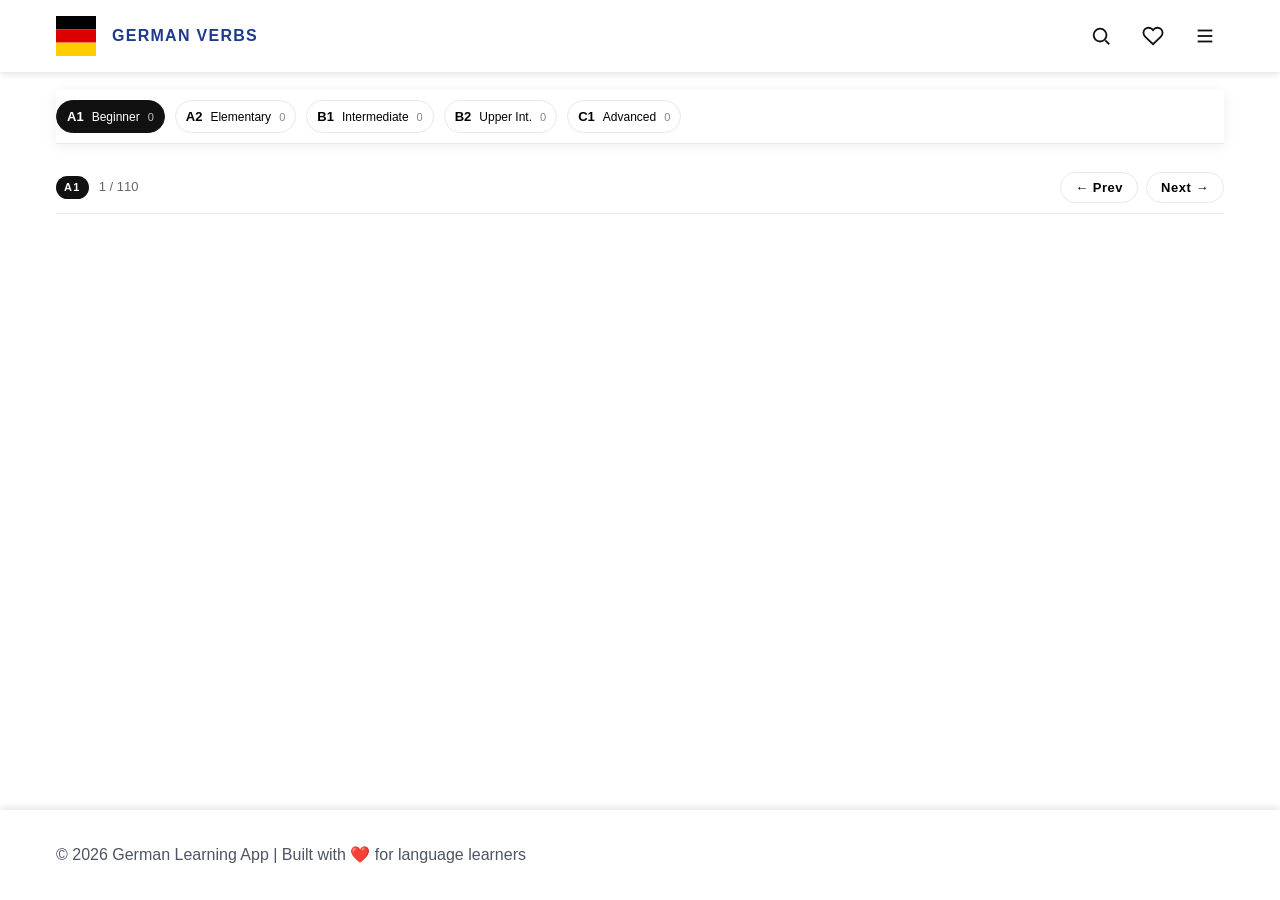
==== commit 57e9302b: "Add files via upload" ====
--- a/index.html
+++ b/index.html
@@ -94,8 +94,8 @@
   <script src="shared.js"></script>
   <script>
     const menuBtn=document.querySelector(".menu-btn"),drawer=document.querySelector(".drawer"),backdrop=document.querySelector(".drawer-backdrop"),closeBtn=document.querySelector(".drawer-close");
-    function openMenu(){drawer.hidden=false;backdrop.hidden=false;menuBtn?.setAttribute("aria-expanded","true");}
-    function closeMenu(){drawer.hidden=true;backdrop.hidden=true;menuBtn?.setAttribute("aria-expanded","false");}
+    function openMenu(){drawer.hidden=false;backdrop.hidden=false;document.body.classList.add('drawer-open');menuBtn?.setAttribute("aria-expanded","true");}
+    function closeMenu(){drawer.hidden=true;backdrop.hidden=true;document.body.classList.remove('drawer-open');menuBtn?.setAttribute("aria-expanded","false");}
     menuBtn?.addEventListener("click",openMenu);closeBtn?.addEventListener("click",closeMenu);backdrop?.addEventListener("click",closeMenu);
     SharedApp.initSavedModal();
   </script>
--- a/style.css
+++ b/style.css
@@ -82,7 +82,8 @@
   box-shadow: var(--shadow-md);
   position: sticky;
   top: 0;
-  z-index: 100;
+  /* Keep header above sticky level bar */
+  z-index: 900;
 }
 
 .header-content {
@@ -1555,7 +1556,8 @@
   position:fixed;
   inset:0;
   background:rgba(0,0,0,.35);
-  z-index:100;
+  /* Must sit above sticky level bar + header */
+  z-index:1000;
 }
 
 .drawer{
@@ -1565,10 +1567,14 @@
   height:100%;
   width:min(86vw, 360px);
   background:#fff;
-  z-index:101;
+  /* Must sit above everything so links are clickable */
+  z-index:1001;
   border-left:1px solid #e8e8e8;
   padding:18px 16px;
 }
+
+/* Prevent background scroll when drawer is open */
+body.drawer-open{ overflow:hidden; }
 
 .drawer-top{
   display:flex;
@@ -1592,6 +1598,7 @@
 }
 
 .drawer-link{
+  display: block;
   padding:14px 0;
   border-bottom:1px solid #f0f0f0;
   text-decoration:none;
@@ -1599,6 +1606,7 @@
   letter-spacing:.08em;
   text-transform:uppercase;
   font-size:13px;
+  cursor: pointer;
 }
 
 /* ==========================
@@ -2019,8 +2027,10 @@
 /* ===== Sticky level section ===== */
 .level-section--sticky {
   position: sticky;
-  top: 0;
-  z-index: 200;
+  /* Stick below the header (header is sticky too) */
+  top: 72px;
+  /* Above page content, below header/drawer */
+  z-index: 800;
   background: #fff;
   border-radius: 0 !important;
   box-shadow: 0 2px 12px rgba(0,0,0,.07) !important;
@@ -2177,3 +2187,11 @@
   border-color: #e53e3e !important;
 }
 
+
+/* ===== Fix: drawer links always clickable ===== */
+.drawer-link--active {
+  font-weight: 800;
+  color: #111;
+  pointer-events: auto !important;
+  cursor: pointer !important;
+}
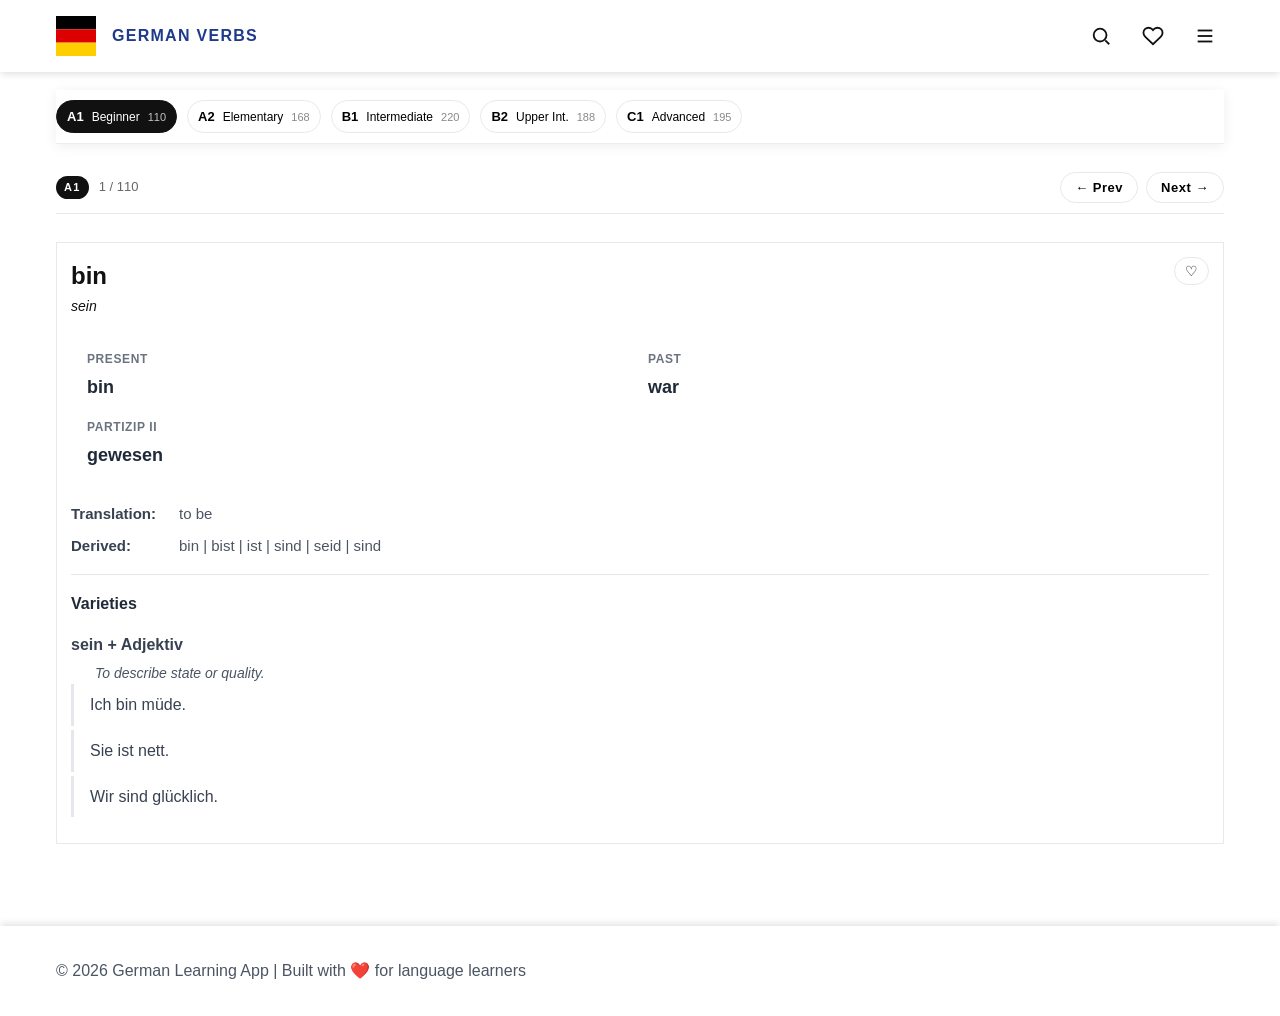
==== commit b675314c: "Add files via upload" ====
--- a/index.html
+++ b/index.html
@@ -98,6 +98,7 @@
     function closeMenu(){drawer.hidden=true;backdrop.hidden=true;document.body.classList.remove('drawer-open');menuBtn?.setAttribute("aria-expanded","false");}
     menuBtn?.addEventListener("click",openMenu);closeBtn?.addEventListener("click",closeMenu);backdrop?.addEventListener("click",closeMenu);
     SharedApp.initSavedModal();
+    SharedApp.initSearchModal();
   </script>
   <script type="module" src="app.js"></script>
 </body>
--- a/style.css
+++ b/style.css
@@ -56,6 +56,9 @@
   --transition-fast: 150ms ease;
   --transition-base: 250ms ease;
   --transition-slow: 350ms ease;
+
+  /* Layout */
+  --header-height: 72px;
 }
 
 * {
@@ -1193,8 +1196,27 @@
   .nav-toggle { display: inline-flex; }
 
   .header-content {
-    flex-wrap: wrap;
+    /* Keep header actions pinned top-right on mobile */
+    flex-wrap: nowrap;
     align-items: center;
+  }
+
+  .logo {
+    flex: 1;
+    min-width: 0;
+  }
+
+  .logo h1 {
+    white-space: nowrap;
+    overflow: hidden;
+    text-overflow: ellipsis;
+  }
+
+  .header-actions {
+    margin-left: auto;
+    flex-shrink: 0;
+    display: flex;
+    gap: var(--spacing-sm);
   }
 
   /* Hide tabs by default on mobile */
@@ -1236,12 +1258,25 @@
   }
   
   .settings-row {
-    grid-template-columns: 1fr;
+    /* Keep Level + Exercise Type on one row on mobile */
+    grid-template-columns: repeat(2, minmax(0, 1fr));
+    gap: var(--spacing-md);
   }
   
   .score-container {
-    flex-direction: column;
-    align-items: flex-start;
+    /* Keep Score + Streak on one line (wrap only if truly needed) */
+    flex-direction: row;
+    flex-wrap: wrap;
+    justify-content: space-between;
+    align-items: center;
+    gap: var(--spacing-md);
+  }
+}
+
+@media (max-width: 420px) {
+  /* Very small devices: allow filters to stack if they can't fit */
+  .settings-row {
+    grid-template-columns: 1fr;
   }
 }
 
@@ -1262,6 +1297,21 @@
   .tips-section {
     padding: var(--spacing-md);
   }
+}
+
+/* Practice page: reduce empty space above settings */
+.practice-page .practice-header {
+  display: none;
+}
+
+/* Practice page: prevent select overflow in narrow layouts */
+.practice-page .setting-group,
+.practice-page .select-input {
+  min-width: 0;
+}
+
+.practice-page .select-input {
+  width: 100%;
 }
 
 /* === Utility Classes === */
@@ -2195,3 +2245,69 @@
   pointer-events: auto !important;
   cursor: pointer !important;
 }
+
+/* ==========================================================
+   Patch v8: header pinning, modal stacking, sticky bar UI,
+             practice compact row, grammar filters alignment
+   ========================================================== */
+
+/* Header icons pinned right on mobile (no wrapping) */
+@media (max-width: 768px){
+  .header-content{ flex-wrap: nowrap !important; }
+  .logo h1{ max-width: 60vw; overflow:hidden; text-overflow:ellipsis; white-space:nowrap; }
+  .header-actions{ margin-left:auto; flex:0 0 auto; }
+}
+
+/* Sticky level bar below header + opaque */
+.level-section--sticky{
+  top: var(--header-height) !important;
+  z-index: 2000;
+  background: rgba(255,255,255,0.82);
+  backdrop-filter: saturate(180%) blur(8px);
+  -webkit-backdrop-filter: saturate(180%) blur(8px);
+}
+body.is-compact .level-section--sticky{
+  background: rgba(255,255,255,0.95);
+  box-shadow: 0 6px 18px rgba(0,0,0,0.08);
+}
+body.is-compact .level-btn{ padding: 6px 10px; }
+body.is-compact .level-name{ display:none !important; }
+
+/* Modals above header + levels on ALL pages */
+.modal{ z-index: 10000 !important; }
+.modal__panel{ margin-top: env(safe-area-inset-top); }
+body.modal-open{ overflow:hidden; }
+body.modal-open .level-section--sticky{ display:none !important; }
+
+/* Grammar: Topics/Tags on same row as levels */
+#grammarTopBar{ display:flex; align-items:center; gap:10px; }
+#grammarTopBar .level-buttons{
+  flex: 1 1 auto;
+  overflow-x:auto;
+  -webkit-overflow-scrolling: touch;
+  white-space: nowrap;
+}
+#grammarTopBar .grammar-filters{
+  flex: 0 0 auto;
+  display:flex;
+  gap:8px;
+  overflow: visible !important;
+}
+
+/* Practice: Level + Exercise Type on one line (mobile), score/streak one line */
+.practice-header{ display:none !important; }
+@media (max-width: 768px){
+  .practice-page .settings-row{
+    display:grid !important;
+    grid-template-columns: repeat(2, minmax(0,1fr)) !important;
+    gap: 12px !important;
+  }
+  .practice-page .setting-group{ min-width:0; }
+  .practice-page .select-input{ width:100%; min-width:0; }
+  .practice-page .score-container{
+    display:flex !important;
+    justify-content: space-between !important;
+    gap: 12px !important;
+    flex-wrap: nowrap !important;
+  }
+}
